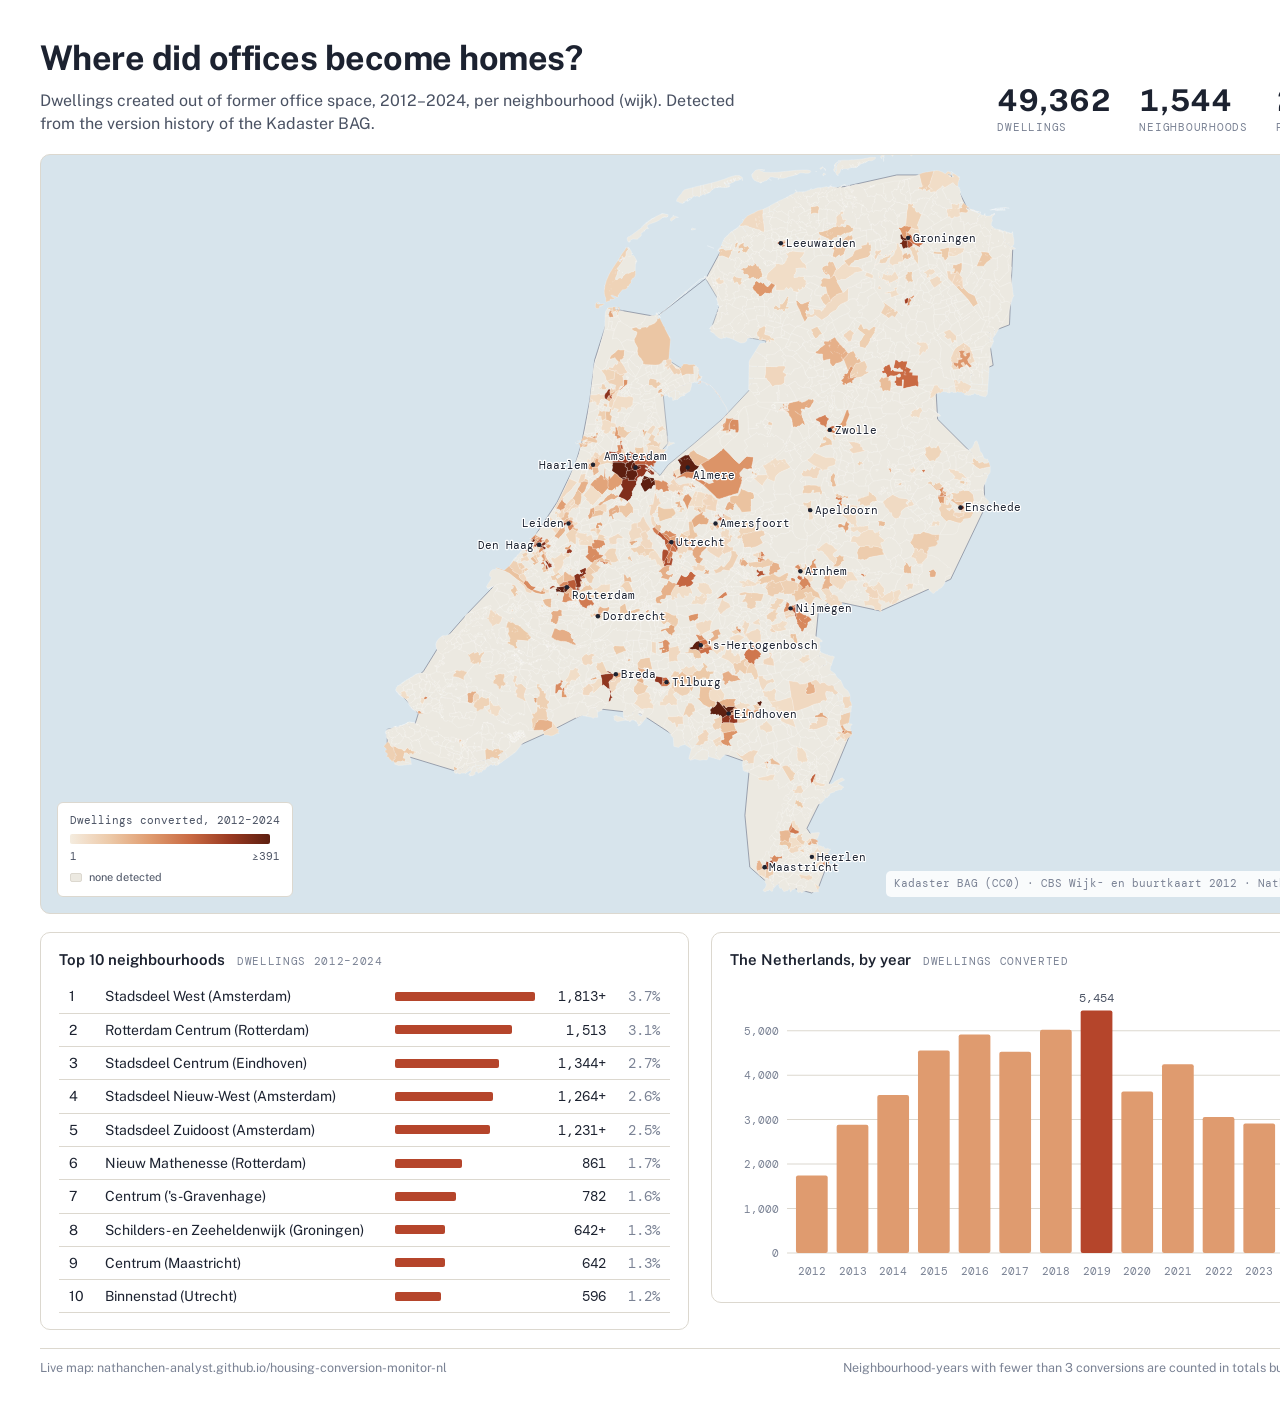
==== docs/poster.html @ 092d626d "README graphic: dedicated poster (map, top-10 table, yearly trend) rendered from docs/poster.html" ====
<!doctype html>
<html lang="en">
<head>
<meta charset="utf-8">
<title>Housing Conversion Monitor NL — README graphic</title>
<link rel="stylesheet" href="https://fonts.googleapis.com/css2?family=Public+Sans:wght@400;500;600;700&family=DM+Mono:wght@400;500&display=swap">
<link rel="stylesheet" href="style.css">
<style>
  /* Static poster for the README: light theme only, fixed width, no controls. */
  :root { color-scheme: light; }
  body { background: #ffffff; padding: 0; }
  #poster { width: 1400px; padding: 34px 40px 30px; background: #ffffff; color: var(--ink); display: grid; gap: 18px; }
  .p-head { display: flex; justify-content: space-between; align-items: flex-end; gap: 24px; }
  .p-head h1 { font-size: 34px; margin: 0; letter-spacing: -0.015em; }
  .p-head .sub { font-size: 16px; margin: 6px 0 0; color: var(--ink-2); max-width: 70ch; }
  .p-kpis { display: flex; gap: 28px; }
  .p-kpis .v { font-size: 30px; font-weight: 700; font-variant-numeric: tabular-nums; line-height: 1; }
  .p-kpis .k { font-family: var(--font-mono); font-size: 11px; letter-spacing: .07em; text-transform: uppercase; color: var(--ink-3); margin-top: 5px; }
  .p-map { position: relative; height: 760px; background: var(--water); border-radius: 10px; overflow: hidden; border: 1px solid var(--line); }
  .p-map svg { width: 100%; height: 100%; display: block; }
  .p-map .legend { left: 16px; bottom: 16px; font-size: 12.5px; padding: 10px 12px; }
  .p-map .legend .bar { width: 200px; height: 10px; }
  .p-map .legend .lbl { font-size: 11px; }
  .p-map .src { position: absolute; right: 16px; bottom: 16px; font-family: var(--font-mono); font-size: 10.5px; color: var(--ink-3); background: rgba(255,255,255,.85); padding: 5px 8px; border-radius: 5px; }
  .province { fill: none; stroke: #4a5263; stroke-width: 1.3; stroke-linejoin: round; vector-effect: non-scaling-stroke; opacity: .9; }
  .area { stroke: #ffffff; stroke-width: .35; stroke-opacity: .55; }
  .city-label { font-size: 11px; }
  .p-below { display: grid; grid-template-columns: 1fr 1fr; gap: 22px; align-items: start; }
  .p-card { border: 1px solid var(--line); border-radius: 10px; padding: 16px 18px; background: #fff; }
  .p-card h3 { margin: 0 0 10px; font-size: 15px; font-weight: 600; }
  .p-card h3 small { font-weight: 400; color: var(--ink-3); font-family: var(--font-mono); font-size: 11px; letter-spacing: .06em; text-transform: uppercase; margin-left: 8px; }
  table { font-size: 14px; }
  th, td { padding: 6px 10px; }
  td.bar-cell { width: 160px; }
  td.bar-cell i { display: block; height: 9px; background: var(--accent); border-radius: 2px; }
  .p-chart svg { width: 100%; height: auto; display: block; }
  .ax { font-family: var(--font-mono); font-size: 11px; fill: var(--ink-3); }
  .annot { font-family: var(--font-mono); font-size: 11.5px; fill: var(--ink-2); }
  .p-foot { display: flex; justify-content: space-between; font-size: 12.5px; color: var(--ink-3); border-top: 1px solid var(--line); padding-top: 10px; }
</style>
</head>
<body>
<div id="poster">
  <div class="p-head">
    <div>
      <h1>Where did offices become homes?</h1>
      <p class="sub">Dwellings created out of former office space, 2012–2024, per neighbourhood (wijk). Detected from the version history of the Kadaster BAG.</p>
    </div>
    <div class="p-kpis">
      <div><div class="v" id="k-total">—</div><div class="k">dwellings</div></div>
      <div><div class="v" id="k-wijken">—</div><div class="k">neighbourhoods</div></div>
      <div><div class="v" id="k-peak">—</div><div class="k">peak year</div></div>
    </div>
  </div>

  <div class="p-map" id="mapbox">
    <svg id="map" viewBox="0 0 1320 760" role="img" aria-label="Map"></svg>
    <div class="legend">
      <div class="lbl" id="lg-title">Dwellings converted, 2012–2024</div>
      <div class="bar" id="lg-bar"></div>
      <div class="lbl"><span>1</span><span id="lg-max">—</span></div>
      <div class="lbl keys"><span><i class="sw none"></i> none detected</span></div>
    </div>
    <div class="src">Kadaster BAG (CC0) · CBS Wijk- en buurtkaart 2012 · Nathan Chen</div>
  </div>

  <div class="p-below">
    <div class="p-card">
      <h3>Top 10 neighbourhoods <small>dwellings 2012–2024</small></h3>
      <table id="top"><tbody></tbody></table>
    </div>
    <div class="p-card">
      <h3>The Netherlands, by year <small>dwellings converted</small></h3>
      <div class="p-chart" id="chart"></div>
    </div>
  </div>

  <div class="p-foot">
    <span>Live map: nathanchen-analyst.github.io/housing-conversion-monitor-nl</span>
    <span>Neighbourhood-years with fewer than 3 conversions are counted in totals but not located.</span>
  </div>
</div>

<script src="d3.v7.min.js"></script>
<script>
(async function () {
  const W = 1320, H = 760, fmt = d3.format(",");
  const css = v => getComputedStyle(document.documentElement).getPropertyValue(v).trim();
  const load = async u => { const r = await fetch(u); if (!r.ok) throw new Error(u); return r.json(); };
  const data = await load("data/wijk_year_conversions.json");
  const geo = await load("data/wijken.geojson");
  const provinces = await load("data/provincies.geojson").catch(() => null);
  const outline = await load("data/outline.geojson").catch(() => null);
  const cities = await load("data/cities.json").catch(() => []);
  const ringArea = r => { let a = 0; for (let i = 0; i < r.length - 1; i++) a += r[i][0] * r[i + 1][1] - r[i + 1][0] * r[i][1]; return a; };
  const rewind = fc => { for (const f of fc.features) { const g = f.geometry; if (!g) continue;
    const polys = g.type === "Polygon" ? [g.coordinates] : g.type === "MultiPolygon" ? g.coordinates : [];
    for (const poly of polys) poly.forEach((ring, i) => { const a = ringArea(ring); if ((i === 0 && a > 0) || (i > 0 && a < 0)) ring.reverse(); }); } return fc; };
  rewind(geo); if (outline) rewind(outline); if (provinces) rewind(provinces);

  const YEARS = data.meta.years.map(Number), Y0 = YEARS[0], Y1 = YEARS[YEARS.length - 1];
  const feats = geo.features;
  for (const f of feats) {
    const a = data.areas[f.properties.wijk_code];
    const raw = (a && a.name) || f.properties.name || f.properties.wijk_code;
    f.name = raw.replace(/^Wijk \d+ (?=[^(\s])/, "");
    f.total = a ? YEARS.reduce((s, y) => s + (a.n[y] || 0), 0) : 0;
    f.plus = a && a.suppressed.length > 0;
    f.hasData = !!a;
  }
  const national = Object.fromEntries(YEARS.map(y => [y, +(data.meta.national || {})[y] || 0]));
  const nationalTotal = YEARS.reduce((s, y) => s + national[y], 0);
  const peakY = YEARS.reduce((a, b) => national[a] >= national[b] ? a : b);
  document.getElementById("k-total").textContent = fmt(nationalTotal);
  document.getElementById("k-wijken").textContent = fmt(feats.filter(f => f.hasData).length);
  document.getElementById("k-peak").textContent = peakY;

  // map
  const proj = d3.geoMercator().fitExtent([[30, 20], [W - 30, H - 20]], outline || geo);
  const path = d3.geoPath(proj);
  const svg = d3.select("#map");
  if (outline) svg.selectAll("path.bg").data(outline.features).join("path").attr("class", d => d.properties.kind === "water" ? "water" : "land").attr("d", path);
  const vals = feats.map(f => f.total).filter(v => v > 0).sort(d3.ascending);
  const hi = d3.quantile(vals, 0.97) || 1;
  const s = d3.scaleLinear().domain([0, .2, .4, .6, .8, 1]).range([0, 1, 2, 3, 4, 5].map(i => css(`--seq-${i}`))).interpolate(d3.interpolateLab);
  const scale = v => s(Math.sqrt(Math.min(1, v / hi)));
  svg.append("g").selectAll("path").data(feats).join("path").attr("class", "area").attr("d", path)
    .attr("fill", d => d.total > 0 ? scale(d.total) : "var(--land)");
  if (provinces) svg.append("g").selectAll("path").data(provinces.features).join("path").attr("class", "province").attr("d", path);
  const big = cities.filter(c => c.w >= 0.2).map(c => ({ ...c, xy: proj([c.lon, c.lat]) }));
  const cg = svg.append("g");
  cg.selectAll("circle").data(big).join("circle").attr("class", "city").attr("cx", d => d.xy[0]).attr("cy", d => d.xy[1]).attr("r", 2.2);
  // nudge the three Randstad labels that would otherwise collide
  const place = { Haarlem: [-5, 4, "end"], Amsterdam: [0, -7, "middle"], Almere: [5, 12, "start"], "Den Haag": [-5, 4, "end"], Leiden: [-5, 4, "end"], Rotterdam: [5, 12, "start"], Delft: [-5, 4, "end"] };
  cg.selectAll("text").data(big).join("text").attr("class", "city-label")
    .attr("x", d => d.xy[0] + (place[d.name] ? place[d.name][0] : 5)).attr("y", d => d.xy[1] + (place[d.name] ? place[d.name][1] : 4))
    .attr("text-anchor", d => place[d.name] ? place[d.name][2] : "start").text(d => d.name);
  document.getElementById("lg-bar").style.background = `linear-gradient(90deg, ${d3.range(0, 1.001, 0.1).map(t => scale(t * t * hi)).join(",")})`;
  document.getElementById("lg-max").textContent = "≥" + fmt(Math.round(hi));

  // top-10 table
  const top = feats.filter(f => f.total > 0).sort((a, b) => b.total - a.total).slice(0, 10);
  const mx = top[0].total;
  document.querySelector("#top tbody").innerHTML = top.map((f, i) =>
    `<tr><td>${i + 1}</td><td>${f.name}</td><td class="bar-cell"><i style="width:${100 * f.total / mx}%"></i></td><td class="num">${fmt(f.total)}${f.plus ? "+" : ""}</td><td class="num" style="color:var(--ink-3)">${(f.total / nationalTotal * 100).toFixed(1)}%</td></tr>`).join("");

  // national chart with the peak annotated
  const w = 600, h = 300, mL = 56, mR = 16, mT = 28, mB = 32;
  const xs = d3.scaleBand().domain(YEARS).range([mL, w - mR]).padding(0.22);
  const ys = d3.scaleLinear().domain([0, d3.max(YEARS, y => national[y])]).nice().range([h - mB, mT]);
  document.getElementById("chart").innerHTML = `<svg viewBox="0 0 ${w} ${h}">
    ${ys.ticks(4).map(t => `<line x1="${mL}" x2="${w - mR}" y1="${ys(t)}" y2="${ys(t)}" stroke="var(--line)"/><text class="ax" x="${mL - 8}" y="${ys(t) + 4}" text-anchor="end">${fmt(t)}</text>`).join("")}
    ${YEARS.map(y => `<rect x="${xs(y)}" y="${ys(national[y])}" width="${xs.bandwidth()}" height="${ys(0) - ys(national[y])}" rx="2" fill="${y === peakY ? "var(--accent)" : "var(--seq-2)"}"/>`).join("")}
    ${YEARS.map(y => `<text class="ax" x="${xs(y) + xs.bandwidth() / 2}" y="${h - 10}" text-anchor="middle">${y}</text>`).join("")}
    <text class="annot" x="${xs(peakY) + xs.bandwidth() / 2}" y="${ys(national[peakY]) - 8}" text-anchor="middle">${fmt(national[peakY])}</text>
    <text class="annot" x="${xs(Y1) + xs.bandwidth() / 2}" y="${ys(national[Y1]) - 8}" text-anchor="middle">${fmt(national[Y1])}</text>
  </svg>`;
  document.body.dataset.ready = "1";
})();
</script>
</body>
</html>
---- docs/style.css ----
/* Housing Conversion Monitor NL — cartographic sheet: map plate left, reading panel right. */
:root {
  --bg: #f7f5f0; --surface: #ffffff; --ink: #1c2230; --ink-2: #4a5263; --ink-3: #7a8294;
  --line: #dcd8cf; --water: #d7e4ec; --land: #ece9e1;
  --accent: #b5452b; --accent-soft: #f2d9d0; --good: #2f7d5a; --warn: #c48a1a;
  --seq-0: #f4ecdf; --seq-1: #ecc9a8; --seq-2: #df9b6f; --seq-3: #c96a43; --seq-4: #9a3a22; --seq-5: #5d1f10;
  --div-neg: #2a6f97; --div-mid: #efeae0; --div-pos: #b5452b;
  --font-body: "Public Sans", system-ui, -apple-system, "Segoe UI", sans-serif;
  --font-mono: "DM Mono", ui-monospace, SFMono-Regular, Menlo, monospace;
  color-scheme: light;
}
@media (prefers-color-scheme: dark) {
  :root:not([data-theme="light"]) {
    --bg: #15181f; --surface: #1d212a; --ink: #eceef2; --ink-2: #b4bac6; --ink-3: #7f8797;
    --line: #2e3340; --water: #1f2b36; --land: #272b33;
    --accent: #e0714f; --accent-soft: #4a2a20; --good: #5fb98c; --warn: #e0b04e;
    --seq-0: #2b2a28; --seq-1: #5a3a2c; --seq-2: #8a4a2e; --seq-3: #bb5f38; --seq-4: #e2804f; --seq-5: #f5b48f;
    --div-neg: #5aa0c8; --div-mid: #2b2e36; --div-pos: #e0714f;
    color-scheme: dark;
  }
}
:root[data-theme="dark"] {
  --bg: #15181f; --surface: #1d212a; --ink: #eceef2; --ink-2: #b4bac6; --ink-3: #7f8797;
  --line: #2e3340; --water: #1f2b36; --land: #272b33;
  --accent: #e0714f; --accent-soft: #4a2a20; --good: #5fb98c; --warn: #e0b04e;
  --seq-0: #2b2a28; --seq-1: #5a3a2c; --seq-2: #8a4a2e; --seq-3: #bb5f38; --seq-4: #e2804f; --seq-5: #f5b48f;
  --div-neg: #5aa0c8; --div-mid: #2b2e36; --div-pos: #e0714f;
  color-scheme: dark;
}

* { box-sizing: border-box; }
html, body { margin: 0; }
body {
  background: var(--bg); color: var(--ink);
  font-family: var(--font-body); font-size: 15px; line-height: 1.45;
  padding-left: max(16px, env(safe-area-inset-left, 0px));
  padding-right: max(16px, env(safe-area-inset-right, 0px));
  padding-block: 20px 32px;
}
[hidden] { display: none !important; }
a { color: var(--accent); }
code { font-family: var(--font-mono); font-size: 0.92em; }
.wrap { max-width: 1180px; margin: 0 auto; display: grid; gap: 18px; }

header { display: flex; flex-wrap: wrap; align-items: flex-end; justify-content: space-between; gap: 10px 24px; }
h1 { margin: 0; font-size: clamp(22px, 3vw, 30px); font-weight: 700; letter-spacing: -0.01em; text-wrap: balance; }
.sub { margin: 4px 0 0; color: var(--ink-2); max-width: 62ch; }
.tag, .sect { font-family: var(--font-mono); font-size: 11px; letter-spacing: 0.08em; text-transform: uppercase; color: var(--ink-3); }
.demo-pill { display: inline-flex; align-items: center; gap: 6px; padding: 4px 10px; border: 1px solid var(--line); border-radius: 999px; font-family: var(--font-mono); font-size: 11.5px; color: var(--ink-2); background: var(--surface); }
.demo-pill::before { content: ""; width: 7px; height: 7px; border-radius: 50%; background: var(--warn); }

.stats { display: grid; grid-template-columns: repeat(4, minmax(0, 1fr)); gap: 12px; }
.stat { padding: 12px 14px; background: var(--surface); border: 1px solid var(--line); border-radius: 8px; min-width: 0; }
.stat .k { font-family: var(--font-mono); font-size: 11px; letter-spacing: 0.06em; text-transform: uppercase; color: var(--ink-3); }
.stat .v { font-size: 24px; font-weight: 600; font-variant-numeric: tabular-nums; margin-top: 2px; }
.stat .d { font-size: 12.5px; color: var(--ink-2); }

.tabs { display: flex; gap: 2px; border-bottom: 1px solid var(--line); }
.tabs button { appearance: none; background: none; border: 0; border-bottom: 2px solid transparent; margin-bottom: -1px; padding: 8px 14px; font: inherit; font-size: 14px; color: var(--ink-2); cursor: pointer; }
.tabs button[aria-selected="true"] { color: var(--ink); border-bottom-color: var(--accent); font-weight: 600; }
.tabs button:focus-visible, .seg button:focus-visible, .zoomctl button:focus-visible, input:focus-visible, select:focus-visible { outline: 2px solid var(--accent); outline-offset: 2px; }

.main { display: grid; grid-template-columns: minmax(0, 1fr) 340px; gap: 18px; align-items: start; }
.plate { background: var(--surface); border: 1px solid var(--line); border-radius: 10px; overflow: hidden; min-width: 0; }
.toolbar { display: flex; flex-wrap: wrap; gap: 10px 16px; align-items: center; padding: 10px 14px; border-bottom: 1px solid var(--line); }
.seg { display: inline-flex; border: 1px solid var(--line); border-radius: 6px; overflow: hidden; }
.seg button { appearance: none; border: 0; background: transparent; color: var(--ink-2); padding: 6px 11px; font: inherit; font-size: 13px; cursor: pointer; }
.seg button + button { border-left: 1px solid var(--line); }
.seg button[aria-pressed="true"] { background: var(--ink); color: var(--bg); }
.yearctl { display: flex; align-items: center; gap: 10px; font-size: 13px; color: var(--ink-2); }
.yearctl input[type=range] { width: 150px; accent-color: var(--accent); }
.yearctl output { font-family: var(--font-mono); font-weight: 500; color: var(--ink); min-width: 4ch; }
.yearctl select { font: inherit; font-size: 13px; padding: 3px 6px; border: 1px solid var(--line); border-radius: 5px; background: var(--surface); color: var(--ink); }
.spacer { flex: 1; }
.zoomctl { display: inline-flex; gap: 4px; }
.zoomctl button { appearance: none; width: 30px; height: 30px; border: 1px solid var(--line); border-radius: 6px; background: var(--surface); color: var(--ink); font: inherit; font-size: 15px; cursor: pointer; }

.mapbox { position: relative; height: min(68vh, 720px); background: var(--water); }
.mapbox svg { width: 100%; height: 100%; display: block; cursor: grab; touch-action: none; }
.mapbox svg:active { cursor: grabbing; }
.area { stroke: var(--surface); stroke-width: 0.5; vector-effect: non-scaling-stroke; }
.area:hover { stroke: var(--ink); stroke-width: 1.2; }
.area.sel { stroke: var(--ink); stroke-width: 1.8; }
.land { fill: var(--land); stroke: var(--ink-3); stroke-width: 0.7; vector-effect: non-scaling-stroke; }
.water { fill: var(--water); stroke: var(--ink-3); stroke-width: 0.5; vector-effect: non-scaling-stroke; }
.city { fill: var(--ink); }
.city-label { font-family: var(--font-mono); font-size: 9.5px; fill: var(--ink); paint-order: stroke; stroke: var(--surface); stroke-width: 2.5px; stroke-linejoin: round; pointer-events: none; }
.tip { position: absolute; pointer-events: none; background: var(--ink); color: var(--bg); padding: 6px 9px; border-radius: 6px; font-size: 12.5px; line-height: 1.35; white-space: nowrap; transform: translate(-50%, calc(-100% - 10px)); opacity: 0; transition: opacity .1s; }
.tip b { font-family: var(--font-mono); font-weight: 500; }
.legend { position: absolute; left: 12px; bottom: 12px; background: var(--surface); border: 1px solid var(--line); border-radius: 6px; padding: 8px 10px; font-size: 11.5px; color: var(--ink-2); display: grid; gap: 5px; }
.legend .bar { height: 9px; width: 160px; border-radius: 2px; }
.legend .lbl { display: flex; justify-content: space-between; font-family: var(--font-mono); font-size: 10.5px; }
.hint { position: absolute; right: 12px; bottom: 12px; font-family: var(--font-mono); font-size: 10.5px; color: var(--ink-3); background: var(--surface); border: 1px solid var(--line); border-radius: 6px; padding: 5px 8px; }

.panel { background: var(--surface); border: 1px solid var(--line); border-radius: 10px; padding: 16px; display: grid; gap: 14px; min-width: 0; }
.panel h2 { margin: 0; font-size: 17px; font-weight: 600; }
.panel .where { color: var(--ink-2); font-size: 13px; }
.empty { color: var(--ink-3); font-size: 14px; padding: 18px 0; }
.pa { display: grid; grid-template-columns: auto 1fr auto; gap: 6px 10px; align-items: center; font-size: 13px; }
.pa .k { color: var(--ink-2); }
.pa .bar { height: 10px; background: var(--seq-0); border-radius: 2px; overflow: hidden; }
.pa .bar i { display: block; height: 100%; }
.pa .n { font-family: var(--font-mono); font-variant-numeric: tabular-nums; text-align: right; min-width: 4ch; }
.drv { display: grid; gap: 7px; }
.drv .row { display: grid; grid-template-columns: 1fr 110px 44px; gap: 8px; align-items: center; font-size: 13px; }
.drv .track { position: relative; height: 9px; background: var(--seq-0); border-radius: 2px; }
.drv .track::after { content: ""; position: absolute; left: 50%; top: -2px; bottom: -2px; width: 1px; background: var(--line); }
.drv .track i { position: absolute; top: 0; height: 100%; }
.drv .val { font-family: var(--font-mono); font-size: 12px; text-align: right; font-variant-numeric: tabular-nums; }
.drv .fv { color: var(--ink-3); font-size: 11.5px; font-family: var(--font-mono); }
.ts svg { width: 100%; height: auto; display: block; }
.ts .ax { font-family: var(--font-mono); font-size: 9.5px; fill: var(--ink-3); }
.lg { display: flex; gap: 14px; font-size: 12px; color: var(--ink-2); }
.lg span::before { content: ""; display: inline-block; width: 14px; height: 0; border-top: 2px solid var(--accent); margin-right: 6px; vertical-align: middle; }
.lg span.a::before { border-top-style: dashed; border-color: var(--ink-2); }

.listwrap .tablewrap { overflow-x: auto; }
table { width: 100%; border-collapse: collapse; font-size: 13.5px; }
th, td { padding: 8px 12px; border-bottom: 1px solid var(--line); text-align: left; white-space: nowrap; }
th { font-family: var(--font-mono); font-size: 11px; letter-spacing: .06em; text-transform: uppercase; color: var(--ink-3); font-weight: 500; }
td.num, th.num { text-align: right; font-variant-numeric: tabular-nums; font-family: var(--font-mono); }
tbody tr { cursor: pointer; }
tbody tr:hover { background: var(--seq-0); }
td .drvtag { color: var(--ink-2); }

.method { display: grid; grid-template-columns: repeat(2, minmax(0, 1fr)); gap: 16px 24px; font-size: 14px; color: var(--ink-2); }
.method h3 { margin: 0 0 4px; font-size: 14px; color: var(--ink); font-weight: 600; }
.method p { margin: 0; max-width: 65ch; }
footer { display: flex; flex-wrap: wrap; justify-content: space-between; gap: 8px; font-size: 12.5px; color: var(--ink-3); border-top: 1px solid var(--line); padding-top: 12px; }
footer b { color: var(--ink-2); font-weight: 500; }

@media (max-width: 900px) {
  .main { grid-template-columns: 1fr; }
  .stats { grid-template-columns: repeat(2, minmax(0, 1fr)); }
  .method { grid-template-columns: 1fr; }
  .mapbox { height: 62vh; }
  .legend .bar { width: 120px; }
}
@media (prefers-reduced-motion: reduce) { * { transition: none !important; } }

/* real-data additions */
.hatch-bar { fill: var(--seq-3); }
.area.nodata { fill: var(--land); }
.legend .keys { gap: 12px; justify-content: flex-start; font-family: var(--font-body); font-size: 11px; }
.legend .sw { display: inline-block; width: 12px; height: 9px; border-radius: 2px; vertical-align: -1px; margin-right: 4px; border: 1px solid var(--line); }
.legend .sw.none { background: var(--land); }
.legend .sw.hatched { background: repeating-linear-gradient(45deg, var(--seq-3) 0 1.2px, transparent 1.2px 4px); }
.panel .fv { color: var(--ink-3); font-size: 11.5px; font-family: var(--font-mono); }

/* map first */
header { align-items: flex-start; }
.sub { max-width: 70ch; }
.main.front { margin-top: 2px; }

/* province outlines (drawn when data/provincies.geojson exists) */
.province { fill: none; stroke: var(--ink-2); stroke-width: 1.1; stroke-linejoin: round; vector-effect: non-scaling-stroke; pointer-events: none; opacity: .85; }
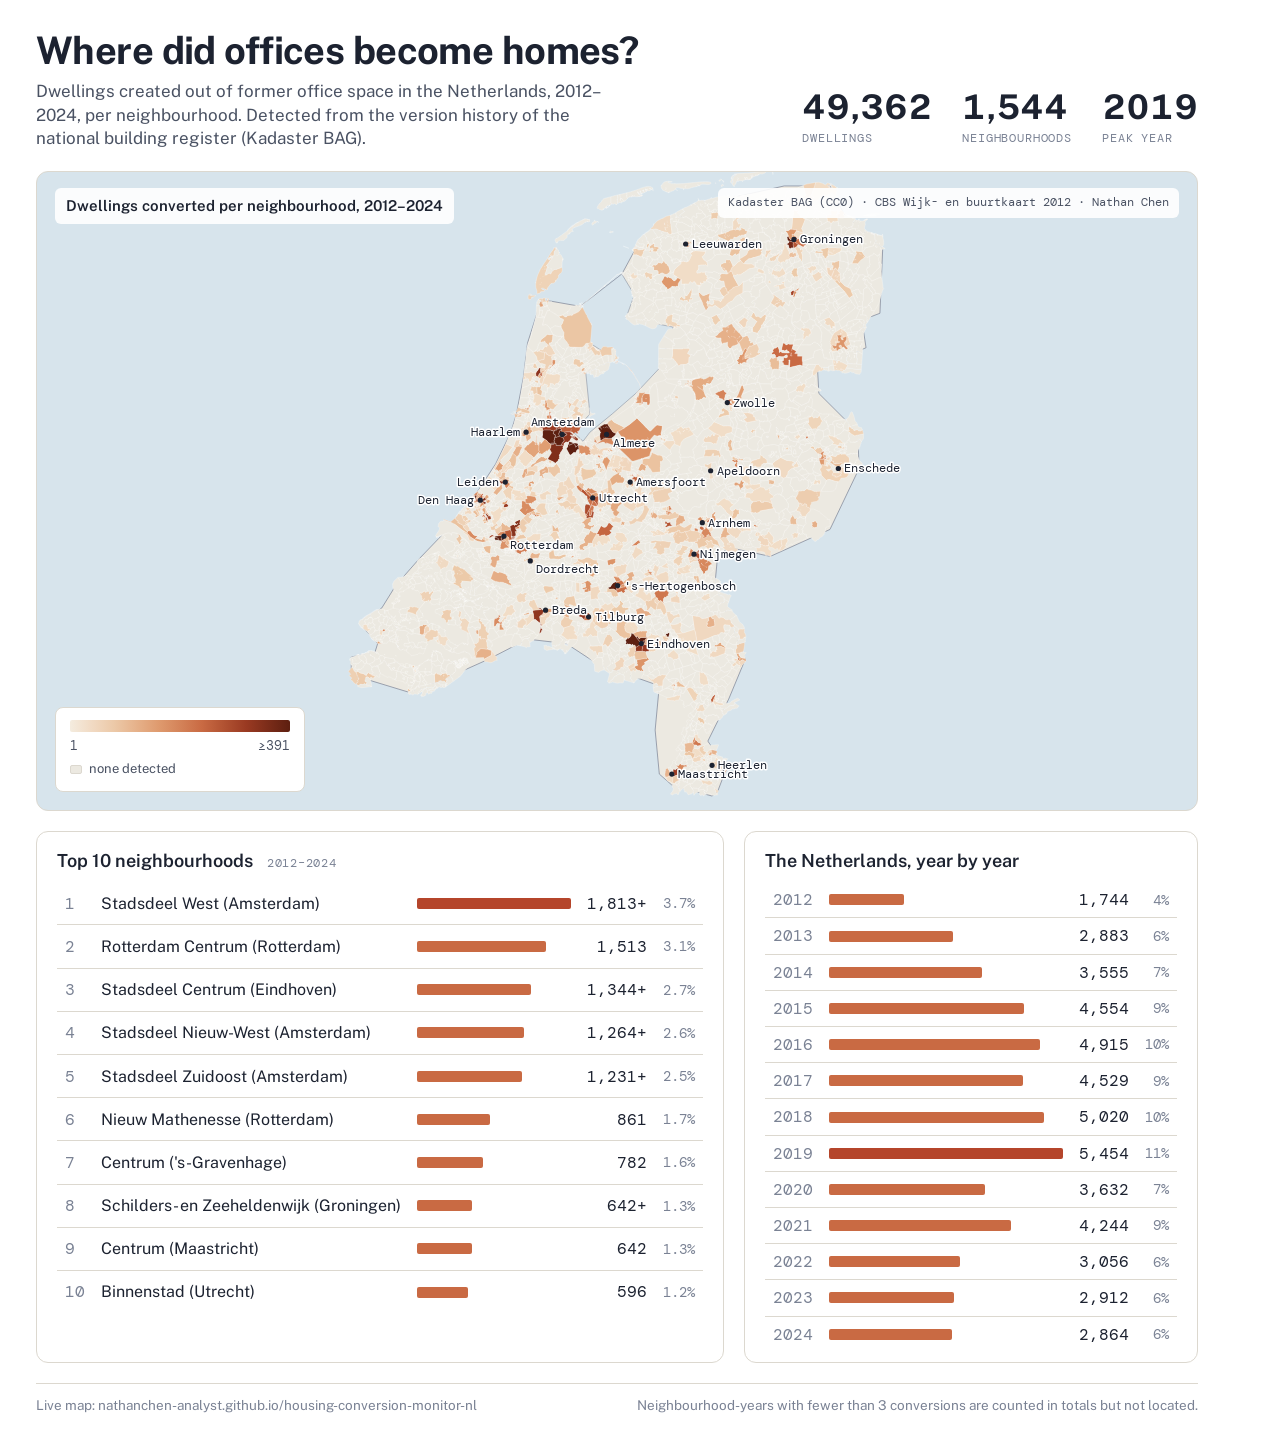
==== commit a70ba9db: "Play button on the dashboard; README graphic redesigned: tighter map, two tables side by side, large" ====
--- a/docs/poster.html
+++ b/docs/poster.html
@@ -6,37 +6,43 @@
 <link rel="stylesheet" href="https://fonts.googleapis.com/css2?family=Public+Sans:wght@400;500;600;700&family=DM+Mono:wght@400;500&display=swap">
 <link rel="stylesheet" href="style.css">
 <style>
-  /* Static poster for the README: light theme only, fixed width, no controls. */
+  /* Static poster for the README. GitHub shows it at ~60% width, so type is deliberately large. */
   :root { color-scheme: light; }
   body { background: #ffffff; padding: 0; }
-  #poster { width: 1400px; padding: 34px 40px 30px; background: #ffffff; color: var(--ink); display: grid; gap: 18px; }
+  #poster { width: 1200px; padding: 30px 36px 26px; background: #ffffff; color: var(--ink); display: grid; gap: 20px; font-size: 16px; }
   .p-head { display: flex; justify-content: space-between; align-items: flex-end; gap: 24px; }
-  .p-head h1 { font-size: 34px; margin: 0; letter-spacing: -0.015em; }
-  .p-head .sub { font-size: 16px; margin: 6px 0 0; color: var(--ink-2); max-width: 70ch; }
-  .p-kpis { display: flex; gap: 28px; }
-  .p-kpis .v { font-size: 30px; font-weight: 700; font-variant-numeric: tabular-nums; line-height: 1; }
-  .p-kpis .k { font-family: var(--font-mono); font-size: 11px; letter-spacing: .07em; text-transform: uppercase; color: var(--ink-3); margin-top: 5px; }
-  .p-map { position: relative; height: 760px; background: var(--water); border-radius: 10px; overflow: hidden; border: 1px solid var(--line); }
+  .p-head h1 { font-size: 38px; margin: 0; letter-spacing: -0.015em; line-height: 1.1; }
+  .p-head .sub { font-size: 17px; margin: 8px 0 0; color: var(--ink-2); max-width: 58ch; line-height: 1.4; }
+  .p-kpis { display: flex; gap: 30px; padding-bottom: 4px; }
+  .p-kpis .v { font-size: 34px; font-weight: 700; font-variant-numeric: tabular-nums; line-height: 1; }
+  .p-kpis .k { font-family: var(--font-mono); font-size: 12px; letter-spacing: .07em; text-transform: uppercase; color: var(--ink-3); margin-top: 6px; }
+  .p-map { position: relative; height: 640px; background: var(--water); border-radius: 12px; overflow: hidden; border: 1px solid var(--line); }
   .p-map svg { width: 100%; height: 100%; display: block; }
-  .p-map .legend { left: 16px; bottom: 16px; font-size: 12.5px; padding: 10px 12px; }
-  .p-map .legend .bar { width: 200px; height: 10px; }
-  .p-map .legend .lbl { font-size: 11px; }
-  .p-map .src { position: absolute; right: 16px; bottom: 16px; font-family: var(--font-mono); font-size: 10.5px; color: var(--ink-3); background: rgba(255,255,255,.85); padding: 5px 8px; border-radius: 5px; }
-  .province { fill: none; stroke: #4a5263; stroke-width: 1.3; stroke-linejoin: round; vector-effect: non-scaling-stroke; opacity: .9; }
-  .area { stroke: #ffffff; stroke-width: .35; stroke-opacity: .55; }
-  .city-label { font-size: 11px; }
-  .p-below { display: grid; grid-template-columns: 1fr 1fr; gap: 22px; align-items: start; }
-  .p-card { border: 1px solid var(--line); border-radius: 10px; padding: 16px 18px; background: #fff; }
-  .p-card h3 { margin: 0 0 10px; font-size: 15px; font-weight: 600; }
-  .p-card h3 small { font-weight: 400; color: var(--ink-3); font-family: var(--font-mono); font-size: 11px; letter-spacing: .06em; text-transform: uppercase; margin-left: 8px; }
-  table { font-size: 14px; }
-  th, td { padding: 6px 10px; }
-  td.bar-cell { width: 160px; }
-  td.bar-cell i { display: block; height: 9px; background: var(--accent); border-radius: 2px; }
-  .p-chart svg { width: 100%; height: auto; display: block; }
-  .ax { font-family: var(--font-mono); font-size: 11px; fill: var(--ink-3); }
-  .annot { font-family: var(--font-mono); font-size: 11.5px; fill: var(--ink-2); }
-  .p-foot { display: flex; justify-content: space-between; font-size: 12.5px; color: var(--ink-3); border-top: 1px solid var(--line); padding-top: 10px; }
+  .p-map .legend { left: 18px; bottom: 18px; font-size: 14px; padding: 12px 14px; border-radius: 8px; }
+  .p-map .legend .bar { width: 220px; height: 12px; }
+  .p-map .legend .lbl { font-size: 12.5px; }
+  .p-map .legend .keys { font-size: 13px; }
+  .p-map .src { position: absolute; right: 18px; top: 16px; font-family: var(--font-mono); font-size: 12px; color: var(--ink-2); background: rgba(255,255,255,.9); padding: 6px 10px; border-radius: 6px; }
+  .p-map .ttl { position: absolute; left: 18px; top: 16px; font-size: 15px; font-weight: 600; background: rgba(255,255,255,.9); padding: 7px 11px; border-radius: 6px; }
+  .area { stroke: #ffffff; stroke-width: .4; stroke-opacity: .6; }
+  .city { r: 2.6; }
+  .city-label { font-size: 12.5px; stroke-width: 3px; }
+  .p-below { display: grid; grid-template-columns: 1fr 1fr; gap: 20px; align-items: stretch; }
+  .p-card { border: 1px solid var(--line); border-radius: 12px; padding: 16px 20px 10px; background: #fff; }
+  .p-card h3 { margin: 0 0 8px; font-size: 18px; font-weight: 600; }
+  .p-card h3 small { font-weight: 400; color: var(--ink-3); font-family: var(--font-mono); font-size: 12px; letter-spacing: .06em; text-transform: uppercase; margin-left: 10px; }
+  table { font-size: 16px; }
+  th, td { padding: 7px 8px; border-bottom: 1px solid var(--line); }
+  #top td { padding: 9.5px 8px; }
+  #years td { padding: 6px 8px; }
+  tr:last-child td { border-bottom: 0; }
+  td.rank { color: var(--ink-3); font-family: var(--font-mono); width: 2.2em; }
+  td.bar-cell { width: 170px; min-width: 170px; }
+  td.bar-cell i { display: block; height: 11px; background: var(--seq-3); border-radius: 2px; }
+  td.bar-cell i.hi { background: var(--accent); }
+  td.num { font-size: 16px; }
+  td.pct { color: var(--ink-3); font-size: 14px; }
+  .p-foot { display: flex; justify-content: space-between; font-size: 13.5px; color: var(--ink-3); border-top: 1px solid var(--line); padding-top: 12px; }
 </style>
 </head>
 <body>
@@ -44,7 +50,7 @@
   <div class="p-head">
     <div>
       <h1>Where did offices become homes?</h1>
-      <p class="sub">Dwellings created out of former office space, 2012–2024, per neighbourhood (wijk). Detected from the version history of the Kadaster BAG.</p>
+      <p class="sub">Dwellings created out of former office space in the Netherlands, 2012–2024, per neighbourhood. Detected from the version history of the national building register (Kadaster BAG).</p>
     </div>
     <div class="p-kpis">
       <div><div class="v" id="k-total">—</div><div class="k">dwellings</div></div>
@@ -54,9 +60,9 @@
   </div>
 
   <div class="p-map" id="mapbox">
-    <svg id="map" viewBox="0 0 1320 760" role="img" aria-label="Map"></svg>
+    <svg id="map" viewBox="0 0 1126 640" role="img" aria-label="Map"></svg>
+    <div class="ttl">Dwellings converted per neighbourhood, 2012–2024</div>
     <div class="legend">
-      <div class="lbl" id="lg-title">Dwellings converted, 2012–2024</div>
       <div class="bar" id="lg-bar"></div>
       <div class="lbl"><span>1</span><span id="lg-max">—</span></div>
       <div class="lbl keys"><span><i class="sw none"></i> none detected</span></div>
@@ -66,12 +72,12 @@
 
   <div class="p-below">
     <div class="p-card">
-      <h3>Top 10 neighbourhoods <small>dwellings 2012–2024</small></h3>
+      <h3>Top 10 neighbourhoods <small>2012–2024</small></h3>
       <table id="top"><tbody></tbody></table>
     </div>
     <div class="p-card">
-      <h3>The Netherlands, by year <small>dwellings converted</small></h3>
-      <div class="p-chart" id="chart"></div>
+      <h3>The Netherlands, year by year</h3>
+      <table id="years"><tbody></tbody></table>
     </div>
   </div>
 
@@ -84,21 +90,20 @@
 <script src="d3.v7.min.js"></script>
 <script>
 (async function () {
-  const W = 1320, H = 760, fmt = d3.format(",");
+  const W = 1126, H = 640, fmt = d3.format(",");
   const css = v => getComputedStyle(document.documentElement).getPropertyValue(v).trim();
   const load = async u => { const r = await fetch(u); if (!r.ok) throw new Error(u); return r.json(); };
   const data = await load("data/wijk_year_conversions.json");
   const geo = await load("data/wijken.geojson");
-  const provinces = await load("data/provincies.geojson").catch(() => null);
   const outline = await load("data/outline.geojson").catch(() => null);
   const cities = await load("data/cities.json").catch(() => []);
   const ringArea = r => { let a = 0; for (let i = 0; i < r.length - 1; i++) a += r[i][0] * r[i + 1][1] - r[i + 1][0] * r[i][1]; return a; };
   const rewind = fc => { for (const f of fc.features) { const g = f.geometry; if (!g) continue;
     const polys = g.type === "Polygon" ? [g.coordinates] : g.type === "MultiPolygon" ? g.coordinates : [];
     for (const poly of polys) poly.forEach((ring, i) => { const a = ringArea(ring); if ((i === 0 && a > 0) || (i > 0 && a < 0)) ring.reverse(); }); } return fc; };
-  rewind(geo); if (outline) rewind(outline); if (provinces) rewind(provinces);
+  rewind(geo); if (outline) rewind(outline);
 
-  const YEARS = data.meta.years.map(Number), Y0 = YEARS[0], Y1 = YEARS[YEARS.length - 1];
+  const YEARS = data.meta.years.map(Number);
   const feats = geo.features;
   for (const f of feats) {
     const a = data.areas[f.properties.wijk_code];
@@ -115,8 +120,8 @@
   document.getElementById("k-wijken").textContent = fmt(feats.filter(f => f.hasData).length);
   document.getElementById("k-peak").textContent = peakY;
 
-  // map
-  const proj = d3.geoMercator().fitExtent([[30, 20], [W - 30, H - 20]], outline || geo);
+  // map: fit the land tightly (the country is taller than wide, so give it the full height)
+  const proj = d3.geoMercator().fitExtent([[220, 14], [W - 220, H - 14]], outline || geo);
   const path = d3.geoPath(proj);
   const svg = d3.select("#map");
   if (outline) svg.selectAll("path.bg").data(outline.features).join("path").attr("class", d => d.properties.kind === "water" ? "water" : "land").attr("d", path);
@@ -126,35 +131,26 @@
   const scale = v => s(Math.sqrt(Math.min(1, v / hi)));
   svg.append("g").selectAll("path").data(feats).join("path").attr("class", "area").attr("d", path)
     .attr("fill", d => d.total > 0 ? scale(d.total) : "var(--land)");
-  if (provinces) svg.append("g").selectAll("path").data(provinces.features).join("path").attr("class", "province").attr("d", path);
   const big = cities.filter(c => c.w >= 0.2).map(c => ({ ...c, xy: proj([c.lon, c.lat]) }));
+  const place = { Haarlem: [-6, 4, "end"], Amsterdam: [0, -8, "middle"], Almere: [6, 13, "start"], "Den Haag": [-6, 4, "end"], Leiden: [-6, 4, "end"], Rotterdam: [6, 13, "start"], Dordrecht: [6, 12, "start"] };
   const cg = svg.append("g");
-  cg.selectAll("circle").data(big).join("circle").attr("class", "city").attr("cx", d => d.xy[0]).attr("cy", d => d.xy[1]).attr("r", 2.2);
-  // nudge the three Randstad labels that would otherwise collide
-  const place = { Haarlem: [-5, 4, "end"], Amsterdam: [0, -7, "middle"], Almere: [5, 12, "start"], "Den Haag": [-5, 4, "end"], Leiden: [-5, 4, "end"], Rotterdam: [5, 12, "start"], Delft: [-5, 4, "end"] };
+  cg.selectAll("circle").data(big).join("circle").attr("class", "city").attr("cx", d => d.xy[0]).attr("cy", d => d.xy[1]).attr("r", 2.6);
   cg.selectAll("text").data(big).join("text").attr("class", "city-label")
-    .attr("x", d => d.xy[0] + (place[d.name] ? place[d.name][0] : 5)).attr("y", d => d.xy[1] + (place[d.name] ? place[d.name][1] : 4))
+    .attr("x", d => d.xy[0] + (place[d.name] ? place[d.name][0] : 6)).attr("y", d => d.xy[1] + (place[d.name] ? place[d.name][1] : 4))
     .attr("text-anchor", d => place[d.name] ? place[d.name][2] : "start").text(d => d.name);
   document.getElementById("lg-bar").style.background = `linear-gradient(90deg, ${d3.range(0, 1.001, 0.1).map(t => scale(t * t * hi)).join(",")})`;
   document.getElementById("lg-max").textContent = "≥" + fmt(Math.round(hi));
 
-  // top-10 table
+  // left table: top 10 neighbourhoods
   const top = feats.filter(f => f.total > 0).sort((a, b) => b.total - a.total).slice(0, 10);
   const mx = top[0].total;
   document.querySelector("#top tbody").innerHTML = top.map((f, i) =>
-    `<tr><td>${i + 1}</td><td>${f.name}</td><td class="bar-cell"><i style="width:${100 * f.total / mx}%"></i></td><td class="num">${fmt(f.total)}${f.plus ? "+" : ""}</td><td class="num" style="color:var(--ink-3)">${(f.total / nationalTotal * 100).toFixed(1)}%</td></tr>`).join("");
+    `<tr><td class="rank">${i + 1}</td><td>${f.name}</td><td class="bar-cell"><i class="${i === 0 ? "hi" : ""}" style="width:${100 * f.total / mx}%"></i></td><td class="num">${fmt(f.total)}${f.plus ? "+" : ""}</td><td class="num pct">${(f.total / nationalTotal * 100).toFixed(1)}%</td></tr>`).join("");
 
-  // national chart with the peak annotated
-  const w = 600, h = 300, mL = 56, mR = 16, mT = 28, mB = 32;
-  const xs = d3.scaleBand().domain(YEARS).range([mL, w - mR]).padding(0.22);
-  const ys = d3.scaleLinear().domain([0, d3.max(YEARS, y => national[y])]).nice().range([h - mB, mT]);
-  document.getElementById("chart").innerHTML = `<svg viewBox="0 0 ${w} ${h}">
-    ${ys.ticks(4).map(t => `<line x1="${mL}" x2="${w - mR}" y1="${ys(t)}" y2="${ys(t)}" stroke="var(--line)"/><text class="ax" x="${mL - 8}" y="${ys(t) + 4}" text-anchor="end">${fmt(t)}</text>`).join("")}
-    ${YEARS.map(y => `<rect x="${xs(y)}" y="${ys(national[y])}" width="${xs.bandwidth()}" height="${ys(0) - ys(national[y])}" rx="2" fill="${y === peakY ? "var(--accent)" : "var(--seq-2)"}"/>`).join("")}
-    ${YEARS.map(y => `<text class="ax" x="${xs(y) + xs.bandwidth() / 2}" y="${h - 10}" text-anchor="middle">${y}</text>`).join("")}
-    <text class="annot" x="${xs(peakY) + xs.bandwidth() / 2}" y="${ys(national[peakY]) - 8}" text-anchor="middle">${fmt(national[peakY])}</text>
-    <text class="annot" x="${xs(Y1) + xs.bandwidth() / 2}" y="${ys(national[Y1]) - 8}" text-anchor="middle">${fmt(national[Y1])}</text>
-  </svg>`;
+  // right table: year by year, with inline bars and the peak highlighted
+  const my = Math.max(...YEARS.map(y => national[y]));
+  document.querySelector("#years tbody").innerHTML = YEARS.map(y =>
+    `<tr><td class="rank">${y}</td><td class="bar-cell" style="width:250px;min-width:250px"><i class="${y === peakY ? "hi" : ""}" style="width:${100 * national[y] / my}%"></i></td><td class="num">${fmt(national[y])}</td><td class="num pct">${(national[y] / nationalTotal * 100).toFixed(0)}%</td></tr>`).join("");
   document.body.dataset.ready = "1";
 })();
 </script>
--- a/docs/style.css
+++ b/docs/style.css
@@ -154,3 +154,7 @@
 
 /* province outlines (drawn when data/provincies.geojson exists) */
 .province { fill: none; stroke: var(--ink-2); stroke-width: 1.1; stroke-linejoin: round; vector-effect: non-scaling-stroke; pointer-events: none; opacity: .85; }
+
+/* play button */
+.play { appearance: none; width: 28px; height: 28px; border: 1px solid var(--line); border-radius: 50%; background: var(--surface); color: var(--ink); font-size: 11px; cursor: pointer; padding: 0; margin-right: 2px; }
+.play[aria-pressed="true"] { background: var(--ink); color: var(--bg); }
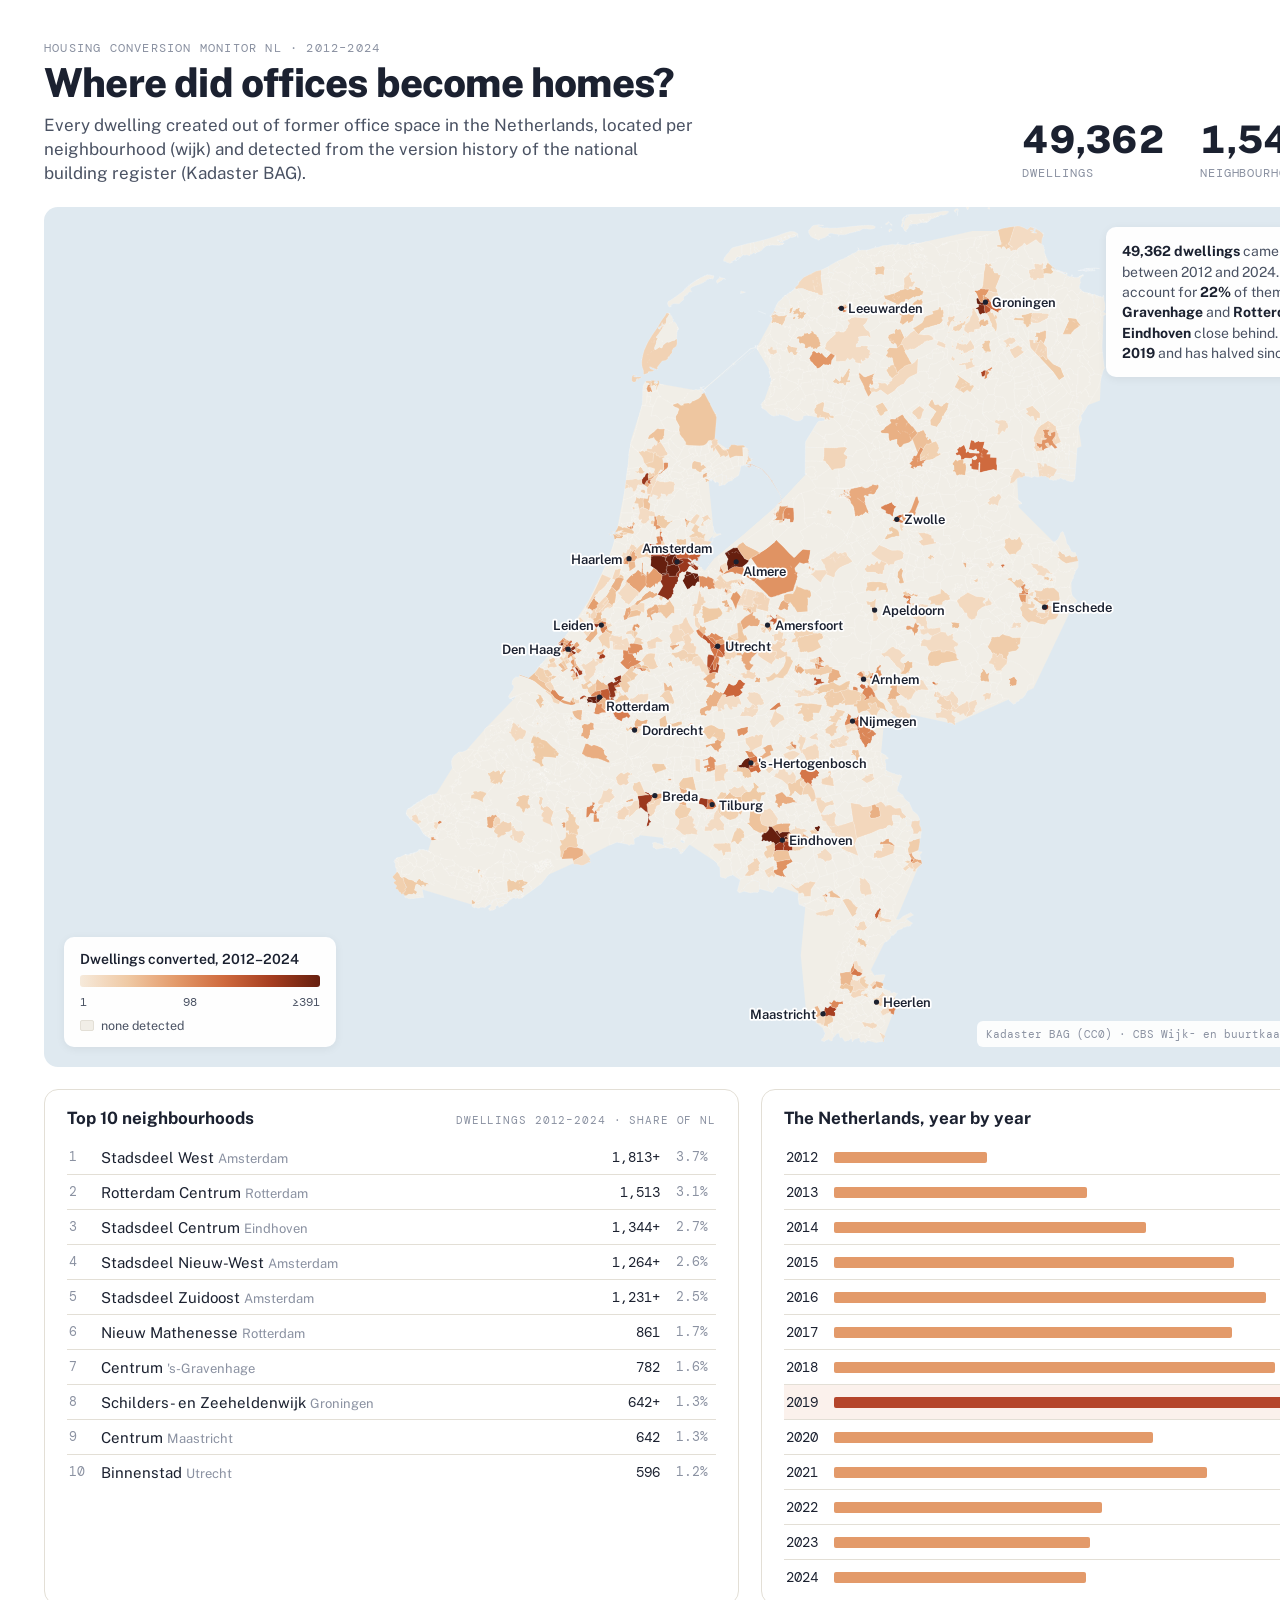
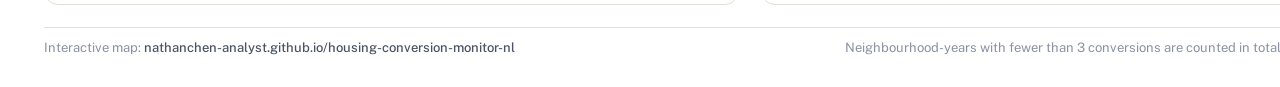
==== commit d18558ea: "Live map: year play button. README graphic: larger map with story callout, two tables side by side" ====
--- a/docs/poster.html
+++ b/docs/poster.html
@@ -3,112 +3,134 @@
 <head>
 <meta charset="utf-8">
 <title>Housing Conversion Monitor NL — README graphic</title>
-<link rel="stylesheet" href="https://fonts.googleapis.com/css2?family=Public+Sans:wght@400;500;600;700&family=DM+Mono:wght@400;500&display=swap">
-<link rel="stylesheet" href="style.css">
+<link rel="stylesheet" href="https://fonts.googleapis.com/css2?family=Public+Sans:wght@400;500;600;700;800&family=DM+Mono:wght@400;500&display=swap">
 <style>
-  /* Static poster for the README. GitHub shows it at ~60% width, so type is deliberately large. */
-  :root { color-scheme: light; }
-  body { background: #ffffff; padding: 0; }
-  #poster { width: 1200px; padding: 30px 36px 26px; background: #ffffff; color: var(--ink); display: grid; gap: 20px; font-size: 16px; }
-  .p-head { display: flex; justify-content: space-between; align-items: flex-end; gap: 24px; }
-  .p-head h1 { font-size: 38px; margin: 0; letter-spacing: -0.015em; line-height: 1.1; }
-  .p-head .sub { font-size: 17px; margin: 8px 0 0; color: var(--ink-2); max-width: 58ch; line-height: 1.4; }
-  .p-kpis { display: flex; gap: 30px; padding-bottom: 4px; }
-  .p-kpis .v { font-size: 34px; font-weight: 700; font-variant-numeric: tabular-nums; line-height: 1; }
-  .p-kpis .k { font-family: var(--font-mono); font-size: 12px; letter-spacing: .07em; text-transform: uppercase; color: var(--ink-3); margin-top: 6px; }
-  .p-map { position: relative; height: 640px; background: var(--water); border-radius: 12px; overflow: hidden; border: 1px solid var(--line); }
-  .p-map svg { width: 100%; height: 100%; display: block; }
-  .p-map .legend { left: 18px; bottom: 18px; font-size: 14px; padding: 12px 14px; border-radius: 8px; }
-  .p-map .legend .bar { width: 220px; height: 12px; }
-  .p-map .legend .lbl { font-size: 12.5px; }
-  .p-map .legend .keys { font-size: 13px; }
-  .p-map .src { position: absolute; right: 18px; top: 16px; font-family: var(--font-mono); font-size: 12px; color: var(--ink-2); background: rgba(255,255,255,.9); padding: 6px 10px; border-radius: 6px; }
-  .p-map .ttl { position: absolute; left: 18px; top: 16px; font-size: 15px; font-weight: 600; background: rgba(255,255,255,.9); padding: 7px 11px; border-radius: 6px; }
-  .area { stroke: #ffffff; stroke-width: .4; stroke-opacity: .6; }
-  .city { r: 2.6; }
-  .city-label { font-size: 12.5px; stroke-width: 3px; }
-  .p-below { display: grid; grid-template-columns: 1fr 1fr; gap: 20px; align-items: stretch; }
-  .p-card { border: 1px solid var(--line); border-radius: 12px; padding: 16px 20px 10px; background: #fff; }
-  .p-card h3 { margin: 0 0 8px; font-size: 18px; font-weight: 600; }
-  .p-card h3 small { font-weight: 400; color: var(--ink-3); font-family: var(--font-mono); font-size: 12px; letter-spacing: .06em; text-transform: uppercase; margin-left: 10px; }
-  table { font-size: 16px; }
-  th, td { padding: 7px 8px; border-bottom: 1px solid var(--line); }
-  #top td { padding: 9.5px 8px; }
-  #years td { padding: 6px 8px; }
+  /* Static graphic for the README. Light only, fixed width, no controls. Rendered by scripts/render_poster.js */
+  :root {
+    --ink: #1b2130; --ink-2: #4a5263; --ink-3: #8a91a1; --line: #e3dfd6; --land: #f1eee7; --water: #dfe9f0;
+    --accent: #b5452b;
+    --seq-0: #f6eadb; --seq-1: #efc9a4; --seq-2: #e39a6a; --seq-3: #cf6a3e; --seq-4: #a53d20; --seq-5: #661f0f;
+    --font-body: "Public Sans", system-ui, sans-serif; --font-mono: "DM Mono", ui-monospace, Menlo, monospace;
+  }
+  * { box-sizing: border-box; }
+  body { margin: 0; background: #fff; font-family: var(--font-body); color: var(--ink); }
+  #poster { width: 1500px; padding: 40px 44px 32px; background: #fff; display: grid; gap: 22px; }
+
+  .head { display: grid; grid-template-columns: 1fr auto; gap: 30px; align-items: end; }
+  .eyebrow { font-family: var(--font-mono); font-size: 12px; letter-spacing: .1em; text-transform: uppercase; color: var(--ink-3); }
+  h1 { margin: 6px 0 0; font-size: 40px; font-weight: 800; letter-spacing: -0.02em; line-height: 1.05; }
+  .sub { margin: 10px 0 0; font-size: 17px; color: var(--ink-2); max-width: 66ch; line-height: 1.4; }
+  .kpis { display: flex; gap: 36px; padding-bottom: 4px; }
+  .kpi .v { font-size: 38px; font-weight: 800; letter-spacing: -0.02em; line-height: 1; font-variant-numeric: tabular-nums; }
+  .kpi .k { font-family: var(--font-mono); font-size: 11.5px; letter-spacing: .08em; text-transform: uppercase; color: var(--ink-3); margin-top: 7px; }
+
+  .map { position: relative; height: 860px; background: var(--water); border-radius: 14px; overflow: hidden; }
+  .map svg { width: 100%; height: 100%; display: block; }
+  .land { fill: var(--land); }
+  .water { fill: var(--water); }
+  .area { stroke: #fff; stroke-width: .3; stroke-opacity: .5; }
+  .province { fill: none; stroke: #2f3744; stroke-width: 1.4; stroke-linejoin: round; vector-effect: non-scaling-stroke; opacity: .85; }
+  .city { fill: var(--ink); }
+  .city-label { font-family: var(--font-body); font-weight: 600; font-size: 13px; fill: var(--ink); paint-order: stroke; stroke: #fff; stroke-width: 3.5px; stroke-linejoin: round; }
+  .legend { position: absolute; left: 20px; bottom: 20px; background: rgba(255,255,255,.96); border-radius: 10px; padding: 14px 16px; display: grid; gap: 8px; box-shadow: 0 2px 10px rgba(0,0,0,.06); }
+  .legend .t { font-weight: 600; font-size: 14px; }
+  .legend .bar { height: 12px; width: 240px; border-radius: 3px; }
+  .legend .lbl { display: flex; justify-content: space-between; font-family: var(--font-mono); font-size: 11.5px; color: var(--ink-2); }
+  .legend .key { display: flex; align-items: center; gap: 7px; font-size: 12.5px; color: var(--ink-2); }
+  .legend .key i { width: 14px; height: 11px; background: var(--land); border: 1px solid var(--line); border-radius: 2px; }
+  .src { position: absolute; right: 20px; bottom: 20px; font-family: var(--font-mono); font-size: 11px; color: var(--ink-3); background: rgba(255,255,255,.9); padding: 6px 9px; border-radius: 6px; }
+  .callout { position: absolute; right: 20px; top: 20px; max-width: 330px; background: rgba(255,255,255,.96); border-radius: 10px; padding: 14px 16px; box-shadow: 0 2px 10px rgba(0,0,0,.06); font-size: 14px; line-height: 1.45; color: var(--ink-2); }
+  .callout b { color: var(--ink); }
+
+  .tables { display: grid; grid-template-columns: 1fr 1fr; gap: 22px; }
+  .card { border: 1px solid var(--line); border-radius: 14px; padding: 18px 22px 10px; }
+  .card h3 { margin: 0 0 12px; font-size: 17px; font-weight: 700; display: flex; justify-content: space-between; align-items: baseline; }
+  .card h3 small { font-family: var(--font-mono); font-weight: 400; font-size: 11px; letter-spacing: .08em; text-transform: uppercase; color: var(--ink-3); }
+  table { width: 100%; border-collapse: collapse; font-size: 15px; }
+  td { padding: 8px 8px; border-bottom: 1px solid var(--line); white-space: nowrap; }
   tr:last-child td { border-bottom: 0; }
-  td.rank { color: var(--ink-3); font-family: var(--font-mono); width: 2.2em; }
-  td.bar-cell { width: 170px; min-width: 170px; }
-  td.bar-cell i { display: block; height: 11px; background: var(--seq-3); border-radius: 2px; }
-  td.bar-cell i.hi { background: var(--accent); }
-  td.num { font-size: 16px; }
-  td.pct { color: var(--ink-3); font-size: 14px; }
-  .p-foot { display: flex; justify-content: space-between; font-size: 13.5px; color: var(--ink-3); border-top: 1px solid var(--line); padding-top: 12px; }
+  td.rank { color: var(--ink-3); font-family: var(--font-mono); font-size: 12.5px; width: 28px; padding-left: 2px; }
+  td.name { width: 100%; white-space: normal; }
+  td.name small { color: var(--ink-3); font-size: 13px; }
+  td.bar { width: 190px; }
+  td.bar i { display: block; height: 11px; background: var(--seq-2); border-radius: 2px; }
+  td.bar i.hi { background: var(--accent); }
+  td.num { text-align: right; font-family: var(--font-mono); font-variant-numeric: tabular-nums; font-size: 14px; }
+  td.pct { text-align: right; font-family: var(--font-mono); font-size: 12.5px; color: var(--ink-3); width: 60px; }
+  tr.hi td { background: #fbf1ec; }
+
+  .foot { display: flex; justify-content: space-between; font-size: 13px; color: var(--ink-3); border-top: 1px solid var(--line); padding-top: 12px; }
+  .foot b { color: var(--ink-2); font-weight: 500; }
 </style>
 </head>
 <body>
 <div id="poster">
-  <div class="p-head">
+  <div class="head">
     <div>
+      <div class="eyebrow">Housing Conversion Monitor NL · 2012–2024</div>
       <h1>Where did offices become homes?</h1>
-      <p class="sub">Dwellings created out of former office space in the Netherlands, 2012–2024, per neighbourhood. Detected from the version history of the national building register (Kadaster BAG).</p>
+      <p class="sub">Every dwelling created out of former office space in the Netherlands, located per neighbourhood (wijk) and detected from the version history of the national building register (Kadaster BAG).</p>
     </div>
-    <div class="p-kpis">
-      <div><div class="v" id="k-total">—</div><div class="k">dwellings</div></div>
-      <div><div class="v" id="k-wijken">—</div><div class="k">neighbourhoods</div></div>
-      <div><div class="v" id="k-peak">—</div><div class="k">peak year</div></div>
+    <div class="kpis">
+      <div class="kpi"><div class="v" id="k-total">—</div><div class="k">dwellings</div></div>
+      <div class="kpi"><div class="v" id="k-wijken">—</div><div class="k">neighbourhoods</div></div>
+      <div class="kpi"><div class="v" id="k-peak">—</div><div class="k">peak year</div></div>
     </div>
   </div>
 
-  <div class="p-map" id="mapbox">
-    <svg id="map" viewBox="0 0 1126 640" role="img" aria-label="Map"></svg>
-    <div class="ttl">Dwellings converted per neighbourhood, 2012–2024</div>
+  <div class="map">
+    <svg id="map" viewBox="0 0 1412 860" role="img" aria-label="Map"></svg>
+    <div class="callout" id="callout"></div>
     <div class="legend">
+      <div class="t">Dwellings converted, 2012–2024</div>
       <div class="bar" id="lg-bar"></div>
-      <div class="lbl"><span>1</span><span id="lg-max">—</span></div>
-      <div class="lbl keys"><span><i class="sw none"></i> none detected</span></div>
+      <div class="lbl"><span>1</span><span id="lg-mid"></span><span id="lg-max">—</span></div>
+      <div class="key"><i></i> none detected</div>
     </div>
     <div class="src">Kadaster BAG (CC0) · CBS Wijk- en buurtkaart 2012 · Nathan Chen</div>
   </div>
 
-  <div class="p-below">
-    <div class="p-card">
-      <h3>Top 10 neighbourhoods <small>2012–2024</small></h3>
+  <div class="tables">
+    <div class="card">
+      <h3>Top 10 neighbourhoods <small>dwellings 2012–2024 · share of NL</small></h3>
       <table id="top"><tbody></tbody></table>
     </div>
-    <div class="p-card">
-      <h3>The Netherlands, year by year</h3>
+    <div class="card">
+      <h3>The Netherlands, year by year <small>dwellings converted</small></h3>
       <table id="years"><tbody></tbody></table>
     </div>
   </div>
 
-  <div class="p-foot">
-    <span>Live map: nathanchen-analyst.github.io/housing-conversion-monitor-nl</span>
-    <span>Neighbourhood-years with fewer than 3 conversions are counted in totals but not located.</span>
+  <div class="foot">
+    <span>Interactive map: <b>nathanchen-analyst.github.io/housing-conversion-monitor-nl</b></span>
+    <span>Neighbourhood-years with fewer than 3 conversions are counted in totals but not located on the map.</span>
   </div>
 </div>
 
 <script src="d3.v7.min.js"></script>
 <script>
 (async function () {
-  const W = 1126, H = 640, fmt = d3.format(",");
+  const W = 1412, H = 860, fmt = d3.format(",");
   const css = v => getComputedStyle(document.documentElement).getPropertyValue(v).trim();
   const load = async u => { const r = await fetch(u); if (!r.ok) throw new Error(u); return r.json(); };
   const data = await load("data/wijk_year_conversions.json");
   const geo = await load("data/wijken.geojson");
+  const provinces = await load("data/provincies.geojson").catch(() => null);
   const outline = await load("data/outline.geojson").catch(() => null);
   const cities = await load("data/cities.json").catch(() => []);
   const ringArea = r => { let a = 0; for (let i = 0; i < r.length - 1; i++) a += r[i][0] * r[i + 1][1] - r[i + 1][0] * r[i][1]; return a; };
   const rewind = fc => { for (const f of fc.features) { const g = f.geometry; if (!g) continue;
     const polys = g.type === "Polygon" ? [g.coordinates] : g.type === "MultiPolygon" ? g.coordinates : [];
     for (const poly of polys) poly.forEach((ring, i) => { const a = ringArea(ring); if ((i === 0 && a > 0) || (i > 0 && a < 0)) ring.reverse(); }); } return fc; };
-  rewind(geo); if (outline) rewind(outline);
+  rewind(geo); if (outline) rewind(outline); if (provinces) rewind(provinces);
 
   const YEARS = data.meta.years.map(Number);
   const feats = geo.features;
   for (const f of feats) {
     const a = data.areas[f.properties.wijk_code];
     const raw = (a && a.name) || f.properties.name || f.properties.wijk_code;
-    f.name = raw.replace(/^Wijk \d+ (?=[^(\s])/, "");
+    const m = raw.match(/^(.*?)\s*\(([^)]+)\)\s*$/);
+    f.wk = (m ? m[1] : raw).replace(/^Wijk \d+ ?/, "") || raw; f.gm = m ? m[2] : "";
     f.total = a ? YEARS.reduce((s, y) => s + (a.n[y] || 0), 0) : 0;
     f.plus = a && a.suppressed.length > 0;
     f.hasData = !!a;
@@ -120,8 +142,8 @@
   document.getElementById("k-wijken").textContent = fmt(feats.filter(f => f.hasData).length);
   document.getElementById("k-peak").textContent = peakY;
 
-  // map: fit the land tightly (the country is taller than wide, so give it the full height)
-  const proj = d3.geoMercator().fitExtent([[220, 14], [W - 220, H - 14]], outline || geo);
+  // map
+  const proj = d3.geoMercator().fitExtent([[40, 24], [W - 40, H - 24]], outline || geo);
   const path = d3.geoPath(proj);
   const svg = d3.select("#map");
   if (outline) svg.selectAll("path.bg").data(outline.features).join("path").attr("class", d => d.properties.kind === "water" ? "water" : "land").attr("d", path);
@@ -131,26 +153,36 @@
   const scale = v => s(Math.sqrt(Math.min(1, v / hi)));
   svg.append("g").selectAll("path").data(feats).join("path").attr("class", "area").attr("d", path)
     .attr("fill", d => d.total > 0 ? scale(d.total) : "var(--land)");
+  if (provinces) svg.append("g").selectAll("path").data(provinces.features).join("path").attr("class", "province").attr("d", path);
   const big = cities.filter(c => c.w >= 0.2).map(c => ({ ...c, xy: proj([c.lon, c.lat]) }));
-  const place = { Haarlem: [-6, 4, "end"], Amsterdam: [0, -8, "middle"], Almere: [6, 13, "start"], "Den Haag": [-6, 4, "end"], Leiden: [-6, 4, "end"], Rotterdam: [6, 13, "start"], Dordrecht: [6, 12, "start"] };
+  const place = { Haarlem: [-7, 5, "end"], Amsterdam: [0, -9, "middle"], Almere: [7, 14, "start"], "Den Haag": [-7, 5, "end"], Leiden: [-7, 5, "end"], Rotterdam: [7, 14, "start"], Delft: [-7, 5, "end"], Maastricht: [-7, 5, "end"] };
   const cg = svg.append("g");
   cg.selectAll("circle").data(big).join("circle").attr("class", "city").attr("cx", d => d.xy[0]).attr("cy", d => d.xy[1]).attr("r", 2.6);
   cg.selectAll("text").data(big).join("text").attr("class", "city-label")
-    .attr("x", d => d.xy[0] + (place[d.name] ? place[d.name][0] : 6)).attr("y", d => d.xy[1] + (place[d.name] ? place[d.name][1] : 4))
+    .attr("x", d => d.xy[0] + (place[d.name] ? place[d.name][0] : 7)).attr("y", d => d.xy[1] + (place[d.name] ? place[d.name][1] : 5))
     .attr("text-anchor", d => place[d.name] ? place[d.name][2] : "start").text(d => d.name);
   document.getElementById("lg-bar").style.background = `linear-gradient(90deg, ${d3.range(0, 1.001, 0.1).map(t => scale(t * t * hi)).join(",")})`;
+  document.getElementById("lg-mid").textContent = fmt(Math.round(hi / 4));
   document.getElementById("lg-max").textContent = "≥" + fmt(Math.round(hi));
 
-  // left table: top 10 neighbourhoods
+  // callout: the one-sentence story
+  const top5share = feats.filter(f => f.total > 0).sort((a, b) => b.total - a.total).slice(0, 10).reduce((s, f) => s + f.total, 0) / nationalTotal;
+  const byGm = d3.rollups(feats.filter(f => f.gm), v => d3.sum(v, f => f.total), f => f.gm).sort((a, b) => b[1] - a[1]);
+  document.getElementById("callout").innerHTML =
+    `<b>${fmt(nationalTotal)} dwellings</b> came out of former offices between 2012 and 2024. Ten neighbourhoods account for <b>${(top5share * 100).toFixed(0)}%</b> of them; ` +
+    `<b>${byGm[0][0]}</b>, <b>${byGm[1][0]}</b> and <b>${byGm[2][0]}</b> lead, with <b>${byGm[3][0]}</b> close behind. The wave peaked in <b>${peakY}</b> and has halved since.`;
+
+  // table 1: top 10 neighbourhoods
   const top = feats.filter(f => f.total > 0).sort((a, b) => b.total - a.total).slice(0, 10);
   const mx = top[0].total;
   document.querySelector("#top tbody").innerHTML = top.map((f, i) =>
-    `<tr><td class="rank">${i + 1}</td><td>${f.name}</td><td class="bar-cell"><i class="${i === 0 ? "hi" : ""}" style="width:${100 * f.total / mx}%"></i></td><td class="num">${fmt(f.total)}${f.plus ? "+" : ""}</td><td class="num pct">${(f.total / nationalTotal * 100).toFixed(1)}%</td></tr>`).join("");
+    `<tr><td class="rank">${i + 1}</td><td class="name">${f.wk}${f.gm ? ` <small>${f.gm}</small>` : ""}</td><td class="bar"><i style="width:${100 * f.total / mx}%"></i></td><td class="num">${fmt(f.total)}${f.plus ? "+" : ""}</td><td class="pct">${(f.total / nationalTotal * 100).toFixed(1)}%</td></tr>`).join("");
 
-  // right table: year by year, with inline bars and the peak highlighted
-  const my = Math.max(...YEARS.map(y => national[y]));
+  // table 2: by year
+  const my = d3.max(YEARS, y => national[y]);
   document.querySelector("#years tbody").innerHTML = YEARS.map(y =>
-    `<tr><td class="rank">${y}</td><td class="bar-cell" style="width:250px;min-width:250px"><i class="${y === peakY ? "hi" : ""}" style="width:${100 * national[y] / my}%"></i></td><td class="num">${fmt(national[y])}</td><td class="num pct">${(national[y] / nationalTotal * 100).toFixed(0)}%</td></tr>`).join("");
+    `<tr class="${y === peakY ? "hi" : ""}"><td class="rank" style="width:auto;font-size:14px;color:var(--ink)">${y}</td><td class="bar" style="width:100%"><i class="${y === peakY ? "hi" : ""}" style="width:${100 * national[y] / my}%"></i></td><td class="num">${fmt(national[y])}</td><td class="pct">${(national[y] / nationalTotal * 100).toFixed(1)}%</td></tr>`).join("");
+
   document.body.dataset.ready = "1";
 })();
 </script>
